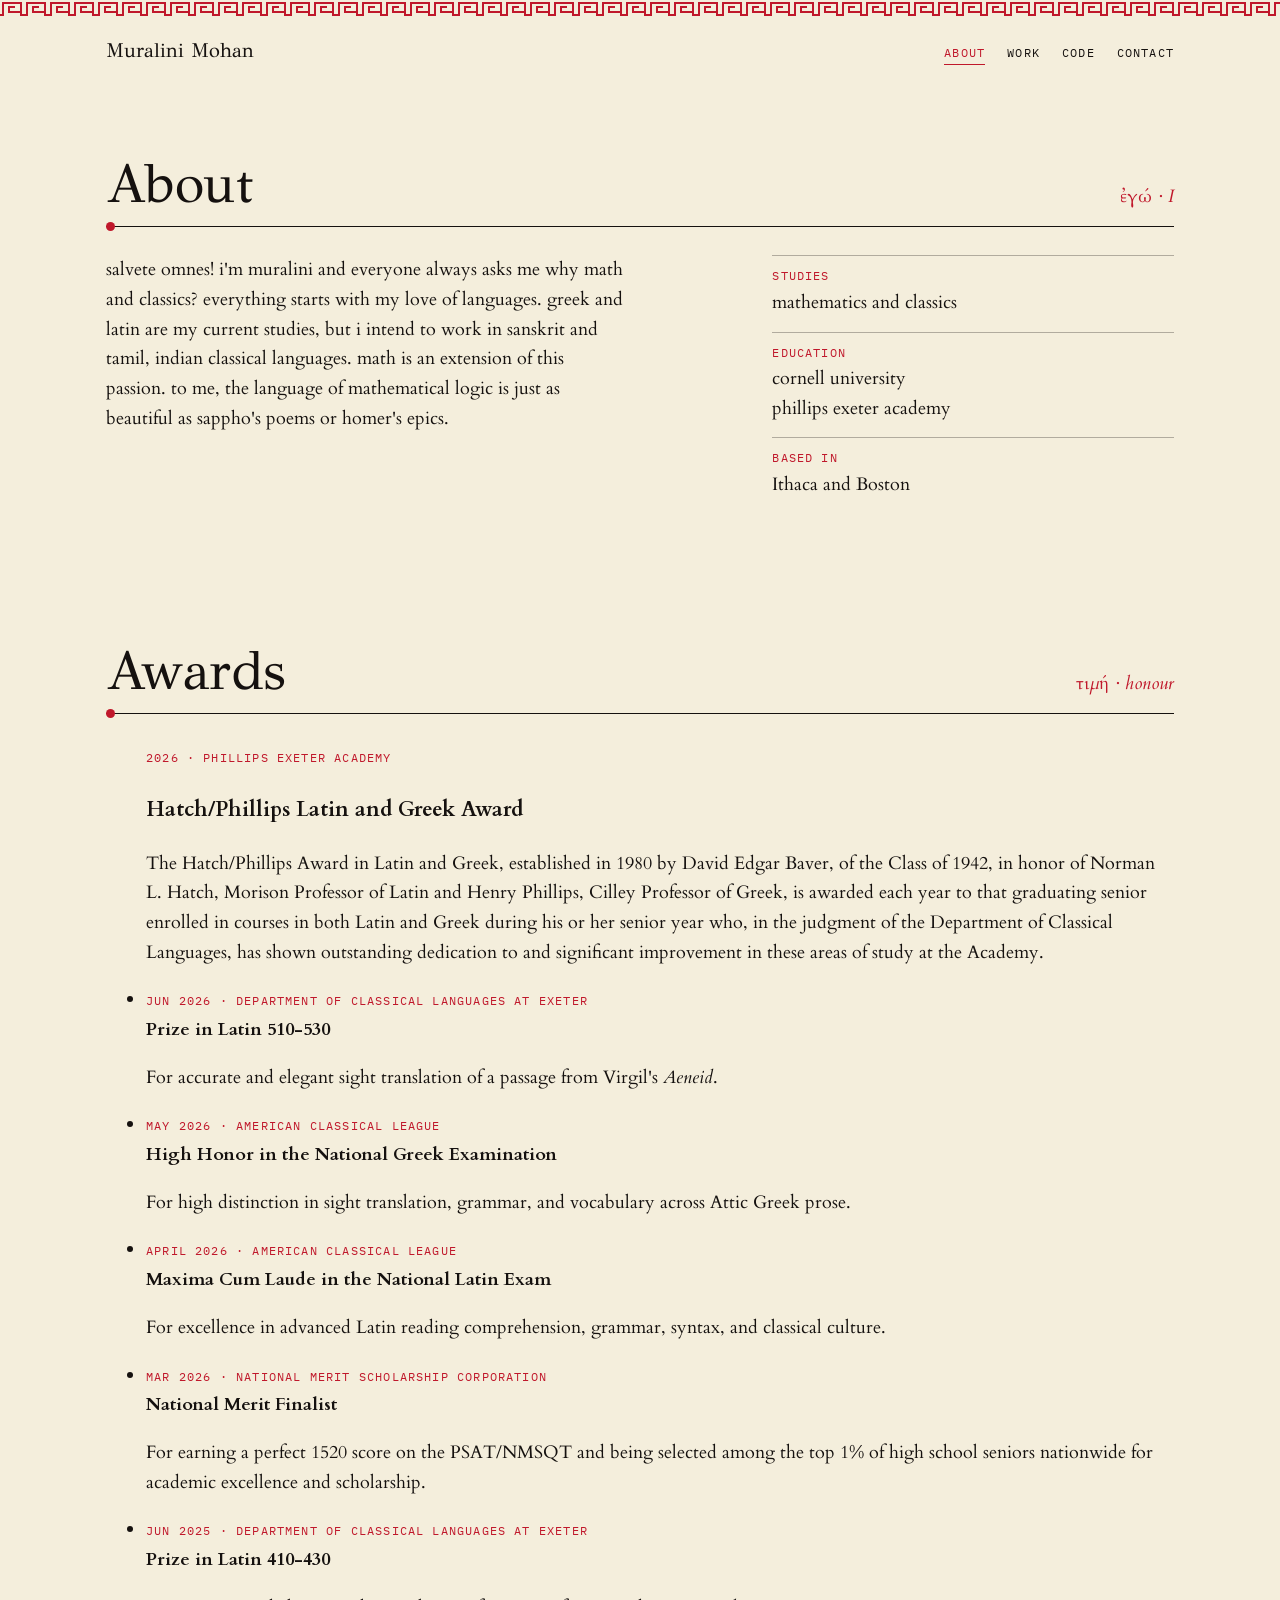
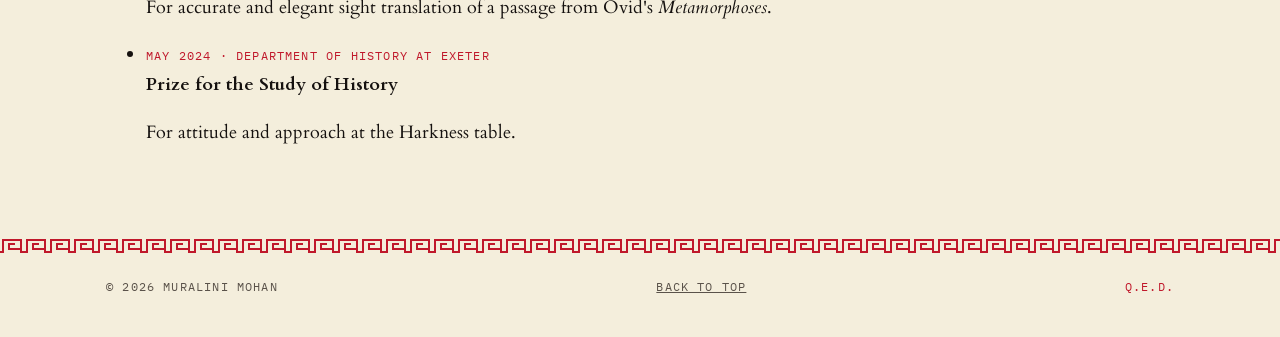
==== about.html @ 4d77f5ff "creating the website!!" ====
<!DOCTYPE html>
<html lang="en">
<head>
  <meta charset="utf-8">
  <meta name="viewport" content="width=device-width, initial-scale=1">
  <title>About | Muralini Mohan</title>
  <meta name="description" content="Portfolio of Muralini Mohan: art, fashion design and coding projects, from a math and classics student.">
  <link rel="preconnect" href="https://fonts.googleapis.com">
  <link rel="preconnect" href="https://fonts.gstatic.com" crossorigin>
  <link rel="stylesheet" href="https://fonts.googleapis.com/css2?family=Cardo:ital,wght@0,400;0,700;1,400&family=GFS+Didot&family=IBM+Plex+Mono:wght@400;500&display=swap">
  <link rel="stylesheet" href="style.css">
</head>
<body id="top">

<!-- Greek key (meander) pattern, reused by the bands at the top and bottom of the page -->
<svg width="0" height="0" style="position:absolute" aria-hidden="true" focusable="false">
  <defs>
    <pattern id="key" width="24" height="16" patternUnits="userSpaceOnUse">
      <path d="M0 15 H3 V3 H21 V12 H9 V7 H15" style="fill:none;stroke:var(--red);stroke-width:2"/>
      <path d="M21 12 V15 H24" style="fill:none;stroke:var(--red);stroke-width:2"/>
    </pattern>
  </defs>
</svg>

<a class="skip mono" href="#main">Skip to work</a>

<svg class="band" height="16" aria-hidden="true" focusable="false"><rect width="100%" height="16" fill="url(#key)"/></svg>

<nav aria-label="Main">
  <div class="wrap bar">
    <a class="nav-name" href="index.html">Muralini Mohan</a>
    <ul class="nav-links mono">
      <li><a href="about.html" aria-current="page">About</a></li>
      <li><a href="work.html">Work</a></li>
      <li><a href="code.html">Code</a></li>
      <li><a href="contact.html">Contact</a></li>
    </ul>
  </div>
</nav>

<main id="main">

  <section id="about">
    <div class="wrap">
      <div class="sec-head">
        <h2>About</h2>
        <span class="greek">ἐγώ &middot; I</span>
      </div>
      <div class="two">
        <div>
          <p>salvete omnes! i'm muralini and everyone always asks me why math and classics?
            everything starts with my love of languages. greek and latin are my current studies,
            but i intend to work in sanskrit and tamil, indian classical languages.
          math is an extension of this passion. to me, the language of mathematical logic is just as beautiful
        as sappho's poems or homer's epics. </p>
        </div>
        <dl>
          <div><dt class="mono">studies</dt><dd>mathematics and classics</dd></div>
          <div><dt class="mono">education</dt>
            <dd>cornell university</dd>
            <dd>phillips exeter academy</dd></div>
          <div><dt class="mono">based in</dt><dd>Ithaca and Boston</dd></div>
        </dl>
      </div>
    </div>
  </section>

  <section id="awards">
    <div class="wrap">
      <div class="sec-head">
        <h2>Awards</h2>
        <span class="greek">τιμή &middot; honour</span>
      </div>

      <ul class="awards">
        <article class="feature">

        <span class="mono kind">2026 &middot; Phillips Exeter Academy</span>

        <h3>Hatch/Phillips Latin and Greek Award</h3>

        <p>The Hatch/Phillips Award in Latin and Greek, established in 1980 by David Edgar Baver, of the Class of 1942, in honor of Norman L. Hatch, Morison Professor of Latin and Henry Phillips, Cilley Professor of Greek, is awarded each year to that graduating senior enrolled in courses in both Latin and Greek during his or her senior year who, in the judgment of the Department of Classical Languages, has shown outstanding dedication to and significant improvement in these areas of study at the Academy.</p>

      </article>

      <li>
          <span class="mono kind">Jun 2026 &middot; Department of Classical Languages at Exeter</span>
          <div>
            <span class="a-title"><b>Prize in Latin 510-530</b></span>
            <p class="a-desc">For accurate and elegant sight translation of a passage from Virgil's <i>Aeneid</i>.</p>
          </div>
        </li>
        <li>
          <span class="mono kind">May 2026 &middot; American Classical League</span>
          <div>
            <span class="a-title"><b>High Honor in the National Greek Examination</b></span>
            <p class="a-desc">For high distinction in sight translation, grammar, and vocabulary across Attic Greek prose.</p>
          </div>
        </li>
        <li>
          <span class="mono kind">April 2026 &middot; American Classical League</span>
          <div>
            <span class="a-title"><b>Maxima Cum Laude in the National Latin Exam</b></span>
            <p class="a-desc">For excellence in advanced Latin reading comprehension, grammar, syntax, and classical culture.</p>
          </div>
        </li>
        <li>
          <span class="mono kind">Mar 2026 &middot; National Merit Scholarship Corporation</span>
          <div>
            <span class="a-title"><b>National Merit Finalist</b></span>
            <p class="a-desc">For earning a perfect 1520 score on the PSAT/NMSQT and being selected among the top 1% of high school seniors nationwide for academic excellence and scholarship.</p>
          </div>
        </li>
        <li>
          <span class="mono kind">Jun 2025 &middot; Department of Classical Languages at Exeter</span>
          <div>
            <span class="a-title"><b>Prize in Latin 410-430</b></span>
            <p class="a-desc">For accurate and elegant sight translation of a passage from Ovid's <i>Metamorphoses</i>.</p>
          </div>
        </li>
        <li>
          <span class="mono kind">May 2024 &middot; Department of History at Exeter</span>
          <div>
            <span class="a-title"><b>Prize for the Study of History</b></span>
            <p class="a-desc">For attitude and approach at the Harkness table.</p>
          </div>
        </li>
      </ul>
    </div>
  </section>
</main>

<svg class="band" height="16" aria-hidden="true" focusable="false"><rect width="100%" height="16" fill="url(#key)"/></svg>

<footer>
  <div class="wrap foot">
    <span class="mono">&copy; 2026 Muralini Mohan</span>
    <a class="mono" href="#top">Back to top</a>
    <span class="mono qed">Q.E.D.</span>
  </div>
</footer>

</body>
</html>
---- style.css ----
/* Muralini Mohan portfolio
   Colors: red, black and ivory. Light mode is ivory paper with black ink and red accents.
   Dark mode swaps to black paper with ivory ink and a brighter red.
   Concept: a page from a geometry text. Greek key bands, a Euclid diagram, Greek captions.
   To change a color, edit the tokens in :root below. */

:root {
  --paper: #f4eedc;     /* ivory */
  --paper-2: #e9e1c8;   /* shaded ivory */
  --ink: #15110f;       /* black */
  --ink-soft: #5a524a;
  --red: #c0182b;
  --on-red: #f4eedc;
  --rule: #15110f4d;

  --display: "GFS Didot", "Didot", "Bodoni 72", "Times New Roman", serif;
  --text: "Cardo", "Palatino Linotype", Palatino, Georgia, serif;
  --mono: "IBM Plex Mono", ui-monospace, "SF Mono", Menlo, monospace;
}

@media (prefers-color-scheme: dark) {
  :root {
    --paper: #121010;
    --paper-2: #1f1b1a;
    --ink: #f2ecda;
    --ink-soft: #b9b2a0;
    --red: #e5414d;
    --on-red: #121010;
    --rule: #f2ecda4d;
    color-scheme: dark;
  }
}

*, *::before, *::after { box-sizing: border-box; }
html { scroll-behavior: smooth; }
[hidden] { display: none !important; }

body {
  margin: 0;
  background: var(--paper);
  color: var(--ink);
  font-family: var(--text);
  font-size: 1.125rem;
  line-height: 1.65;
  -webkit-font-smoothing: antialiased;
}

a { color: inherit; }
:focus-visible { outline: 2px solid var(--red); outline-offset: 3px; }

.wrap {
  max-width: 1100px;
  margin-inline: auto;
  padding-left: max(16px, env(safe-area-inset-left, 0px));
  padding-right: max(16px, env(safe-area-inset-right, 0px));
}

.mono {
  font-family: var(--mono);
  font-size: 0.74rem;
  letter-spacing: 0.1em;
  text-transform: uppercase;
}

.greek { font-family: var(--text); font-style: italic; color: var(--red); font-size: 1.15rem; }

.skip { position: absolute; left: -9999px; top: 0; background: var(--ink); color: var(--paper); padding: 8px 12px; z-index: 10; }
.skip:focus { left: 8px; top: 8px; }

/* Greek key band */
.band { display: block; width: 100%; }

/* Nav */
nav { padding-block: 18px; }
.bar { display: flex; flex-wrap: wrap; align-items: baseline; justify-content: space-between; gap: 8px 24px; }
.nav-name { font-family: var(--display); font-size: 1.25rem; text-decoration: none; }
.nav-links { display: flex; flex-wrap: wrap; gap: 6px 22px; list-style: none; margin: 0; padding: 0; }
.nav-links a { text-decoration: none; padding-block: 4px; border-bottom: 1px solid transparent; }
.nav-links a:hover { border-bottom-color: var(--red); }
.nav-links a[aria-current="page"] { border-bottom-color: var(--red); color: var(--red); }

/* Hero */
.hero { padding-block: clamp(32px, 6vw, 80px) clamp(40px, 7vw, 88px); }
.hero-grid { display: grid; grid-template-columns: minmax(0, 1.3fr) minmax(0, 1fr); gap: 40px 56px; align-items: center; }
.eyebrow { margin: 0 0 18px; color: var(--red); }
h1 {
  font-family: var(--display);
  font-weight: 400;
  font-size: clamp(3.4rem, 11.5vw, 7.8rem);
  line-height: 0.95;
  letter-spacing: -0.02em;
  margin: 0 0 28px;
  text-wrap: balance;
}
h1 span { color: var(--red); display: block; }
.lede { font-size: clamp(1.2rem, 2.4vw, 1.5rem); line-height: 1.5; max-width: 30ch; margin: 0 0 32px; }
.hero-links { display: flex; flex-wrap: wrap; gap: 12px; }

.btn {
  display: inline-block;
  font-family: var(--mono);
  font-size: 0.78rem;
  letter-spacing: 0.1em;
  text-transform: uppercase;
  text-decoration: none;
  padding: 12px 22px;
  border: 1px solid var(--ink);
  background: transparent;
  color: var(--ink);
  transition: background-color 0.15s, color 0.15s, border-color 0.15s;
}
.btn:hover { background: var(--ink); color: var(--paper); }
.btn.primary { background: var(--red); border-color: var(--red); color: var(--on-red); }
.btn.primary:hover { background: var(--ink); border-color: var(--ink); color: var(--paper); }

/* Euclid diagram */
.euclid { margin: 0; width: 100%; max-width: 400px; justify-self: center; }
.euclid svg { width: 100%; height: auto; display: block; }
.euclid figcaption { margin-top: 10px; text-align: center; color: var(--ink-soft); }
.ev-circle { fill: none; stroke: var(--ink); stroke-width: 1.2; }
.ev-tri { fill: color-mix(in srgb, var(--red) 16%, transparent); stroke: var(--red); stroke-width: 3; stroke-linejoin: miter; }
.ev-pt { fill: var(--ink); }
.ev-label { font-family: var(--display); font-size: 24px; fill: var(--ink); }

/* Logos */
.logos { padding-block: clamp(32px, 5vw, 56px); border-block: 1px solid var(--rule); }
.logos-grid { display: grid; grid-template-columns: minmax(0, 1fr) minmax(0, 1.4fr); gap: 24px 56px; align-items: center; }
.greek-big { font-family: var(--display); font-weight: 400; font-size: clamp(3rem, 9vw, 5.5rem); line-height: 1; margin: 0; color: var(--red); }
.gloss { margin: 8px 0 0; color: var(--ink-soft); }
.logos-text { margin: 0; font-size: 1.3rem; line-height: 1.55; max-width: 44ch; }

/* Bridge diagram */
.bridge { margin: clamp(32px, 5vw, 56px) auto 0; max-width: 600px; }
.bridge svg { width: 100%; height: auto; display: block; }
.bridge figcaption { margin-top: 12px; text-align: center; color: var(--ink-soft); }
.br-line { stroke: var(--ink); stroke-width: 1.5; }
.br-brick { fill: var(--paper-2); stroke: var(--ink); stroke-width: 2; stroke-linejoin: round; }
.br-keystone { fill: var(--red); stroke: var(--ink); stroke-width: 2; stroke-linejoin: round; }
.br-name { font-family: var(--text); font-size: 21px; fill: var(--ink); }
.br-keytext { font-family: var(--display); font-size: 26px; fill: var(--on-red); }
.br-logos { font-family: var(--display); font-size: 40px; fill: var(--red); }
.br-small { font-family: var(--text); font-style: italic; font-size: 16px; fill: var(--ink-soft); }

/* Sections */
section { padding-block: clamp(40px, 6vw, 72px); }
.logos { padding-block: clamp(32px, 5vw, 56px); }
.sec-head {
  display: flex; flex-wrap: wrap; align-items: baseline; justify-content: space-between;
  gap: 8px 32px; padding-bottom: 14px; margin-bottom: 28px;
  border-bottom: 1px solid var(--ink); position: relative;
}
.sec-head::after {
  content: "";
  position: absolute; left: 0; bottom: -5px;
  width: 9px; height: 9px; border-radius: 50%; background: var(--red);
}
h2 { font-family: var(--display); font-weight: 400; font-size: clamp(2.2rem, 5.5vw, 3.4rem); line-height: 1; margin: 0; letter-spacing: -0.01em; }
.sec-note { margin: 0 0 28px; color: var(--ink-soft); max-width: 52ch; }

/* Filters */
.filters { display: flex; flex-wrap: wrap; gap: 8px; margin: 0 0 28px; }
.filters button {
  font-family: var(--mono); font-size: 0.74rem; letter-spacing: 0.1em; text-transform: uppercase;
  padding: 8px 16px; border: 1px solid var(--ink); border-radius: 999px;
  background: transparent; color: var(--ink); cursor: pointer;
}
.filters button:hover { border-color: var(--red); color: var(--red); }
.filters button[aria-pressed="true"] { background: var(--ink); color: var(--paper); }

/* Work grid */
.grid { display: grid; grid-template-columns: repeat(auto-fill, minmax(min(100%, 230px), 1fr)); gap: 32px 24px; }
.tile { margin: 0; min-width: 0; }
.swatch {
  aspect-ratio: 4 / 5; max-width: 100%; width: 100%;
  background-color: var(--paper-2); border: 1px solid var(--rule);
  display: grid; place-items: center; padding: 16px;
  transition: transform 0.2s;
}
img.swatch { display: block; object-fit: cover; padding: 0; }
.tile:hover .swatch { transform: translateY(-3px); }
.slot { background: var(--paper); border: 1px dashed var(--ink-soft); padding: 8px 12px; text-align: center; }
.tile figcaption { padding-top: 12px; display: grid; gap: 2px; }
.kind { color: var(--red); }
.title { font-family: var(--display); font-size: 1.3rem; line-height: 1.2; }
.meta { color: var(--ink-soft); font-size: 1rem; }

/* Placeholder patterns: geometry in red, black and ivory */
.p-rings { background-image: repeating-radial-gradient(circle at 50% 50%, color-mix(in srgb, var(--red) 45%, transparent) 0 3px, transparent 3px 16px); }
.p-rays  { background-image: repeating-conic-gradient(from 0deg at 50% 50%, color-mix(in srgb, var(--ink) 22%, transparent) 0 10deg, transparent 10deg 20deg); }
.p-grid  { background-image:
  repeating-linear-gradient(0deg, color-mix(in srgb, var(--ink) 20%, transparent) 0 1px, transparent 1px 24px),
  repeating-linear-gradient(90deg, color-mix(in srgb, var(--red) 40%, transparent) 0 1px, transparent 1px 24px); }
.p-stripe { background-image: repeating-linear-gradient(90deg, color-mix(in srgb, var(--ink) 24%, transparent) 0 6px, transparent 6px 18px); }
.p-twill { background-image: repeating-linear-gradient(45deg, color-mix(in srgb, var(--red) 40%, transparent) 0 2px, transparent 2px 9px); }
.p-check { background-image: conic-gradient(color-mix(in srgb, var(--red) 30%, transparent) 25%, transparent 0 50%, color-mix(in srgb, var(--red) 30%, transparent) 0 75%, transparent 0); background-size: 36px 36px; }

/* Code cards */
.cards { display: grid; grid-template-columns: repeat(auto-fit, minmax(min(100%, 300px), 1fr)); gap: 24px; }
.card { border: 1px solid var(--ink); padding: 28px; display: grid; gap: 14px; align-content: start; min-width: 0; }
.card h3 { font-family: var(--display); font-weight: 400; font-size: 1.7rem; line-height: 1.15; margin: 0; }
.card p { margin: 0; color: var(--ink-soft); }
.pill { justify-self: start; border: 1px solid var(--red); color: var(--red); padding: 3px 10px; border-radius: 999px; }
.tags { display: flex; flex-wrap: wrap; gap: 8px; margin: 0; padding: 0; list-style: none; }
.tags li { border: 1px dashed var(--ink-soft); padding: 3px 10px; color: var(--ink-soft); }
.card .link { color: var(--ink-soft); }

/* About and contact */
.two { display: grid; grid-template-columns: minmax(0, 1.5fr) minmax(0, 1fr); gap: 32px 64px; }
.two p { margin: 0 0 1em; max-width: 58ch; }
dl { margin: 0; display: grid; gap: 14px; }
dl div { border-top: 1px solid var(--rule); padding-top: 10px; }
dt { color: var(--red); margin-bottom: 2px; }
dd { margin: 0; }
.contact-list { list-style: none; margin: 0; padding: 0; display: grid; gap: 12px; }
.contact-list li { display: flex; flex-wrap: wrap; gap: 4px 16px; align-items: baseline; border-top: 1px solid var(--rule); padding-top: 10px; }
.contact-list .mono { color: var(--red); min-width: 10ch; }
.contact-list span:last-child { overflow-wrap: anywhere; }

footer { padding-block: 24px 40px; color: var(--ink-soft); }
.foot { display: flex; flex-wrap: wrap; justify-content: space-between; gap: 8px 24px; }
.qed { color: var(--red); }

@media (max-width: 760px) {
  .hero-grid, .logos-grid, .two { grid-template-columns: minmax(0, 1fr); }
  .euclid { max-width: 320px; }
}
@media (prefers-reduced-motion: reduce) {
  html { scroll-behavior: auto; }
  .swatch, .btn { transition: none; }
  .tile:hover .swatch { transform: none; }
}
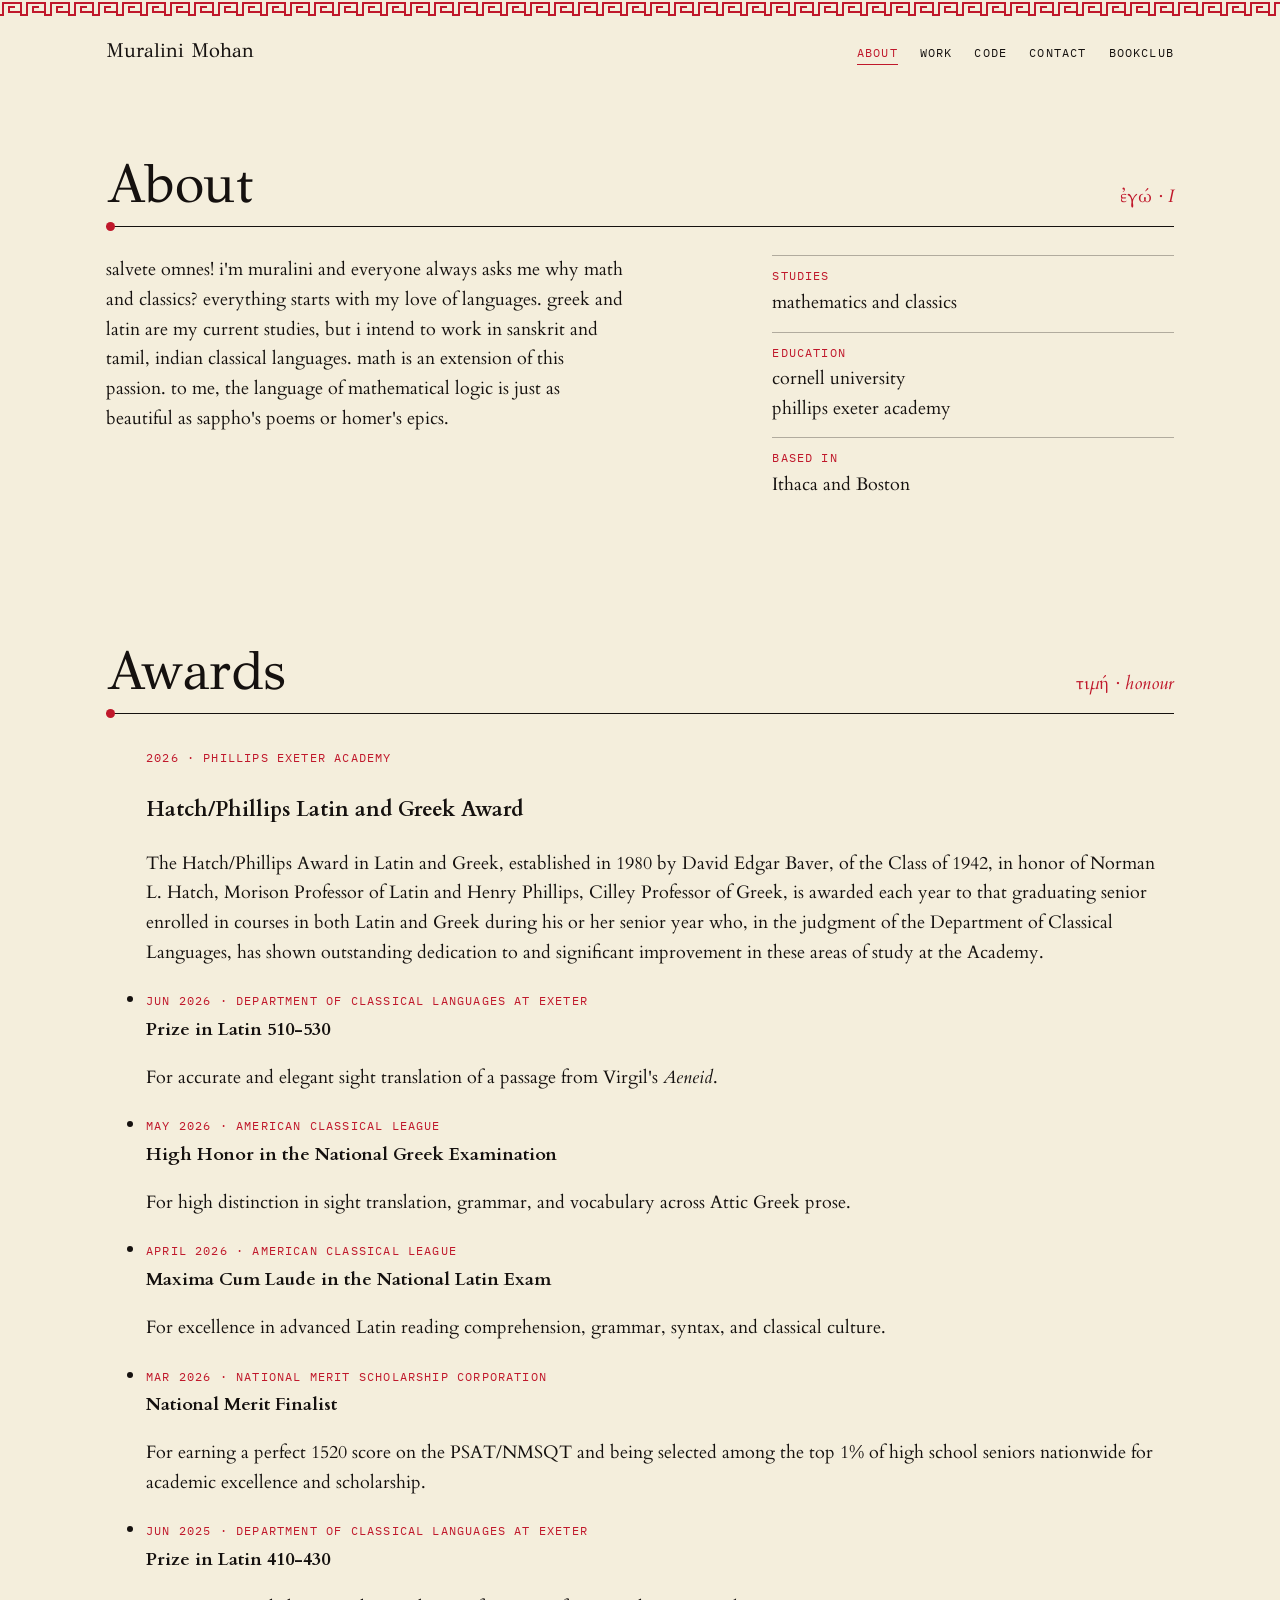
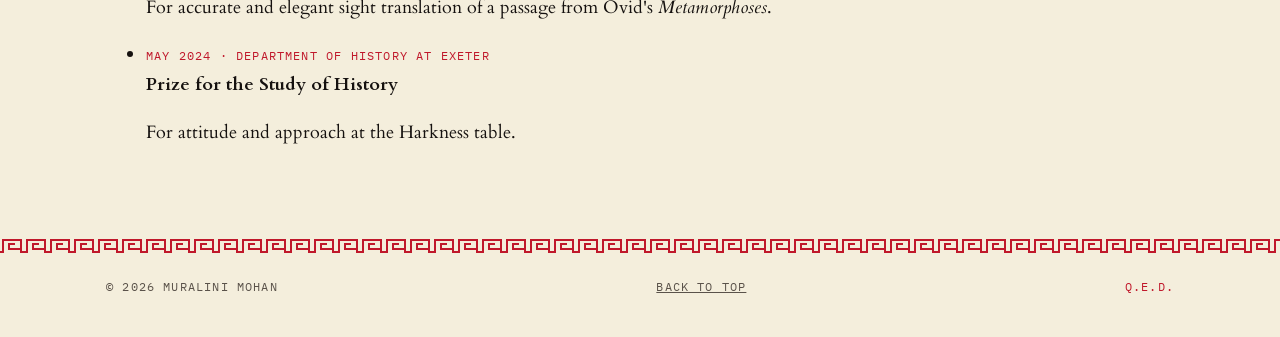
==== commit 07f00fae: "adding a book club page, changing minor details in code.html, deleting a duplicate file, changing na" ====
--- a/about.html
+++ b/about.html
@@ -30,10 +30,11 @@
   <div class="wrap bar">
     <a class="nav-name" href="index.html">Muralini Mohan</a>
     <ul class="nav-links mono">
-      <li><a href="about.html" aria-current="page">About</a></li>
-      <li><a href="work.html">Work</a></li>
-      <li><a href="code.html">Code</a></li>
-      <li><a href="contact.html">Contact</a></li>
+      <li><a href="about.html" aria-current="page">about</a></li>
+      <li><a href="work.html">work</a></li>
+      <li><a href="code.html">code</a></li>
+      <li><a href="contact.html">contact</a></li>
+      <li><a href="bookclub.html" >bookclub</a></li>
     </ul>
   </div>
 </nav>
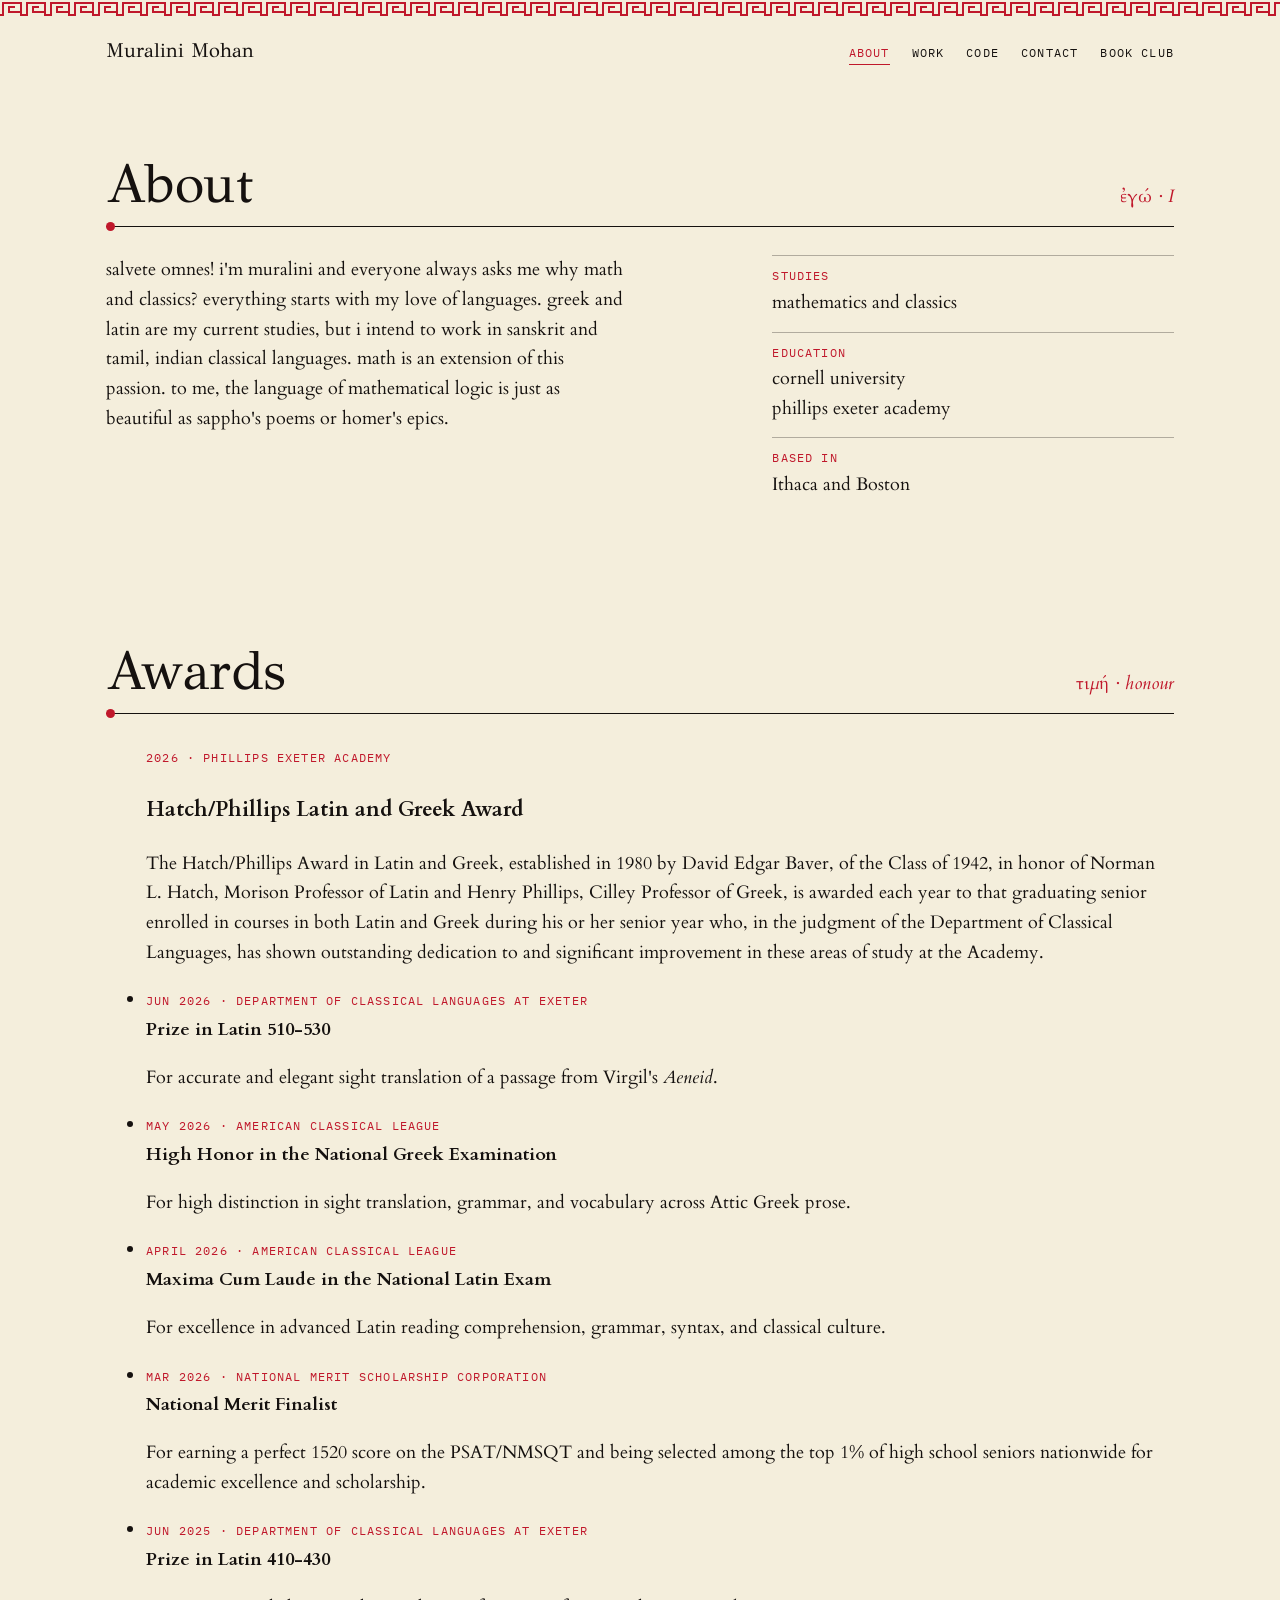
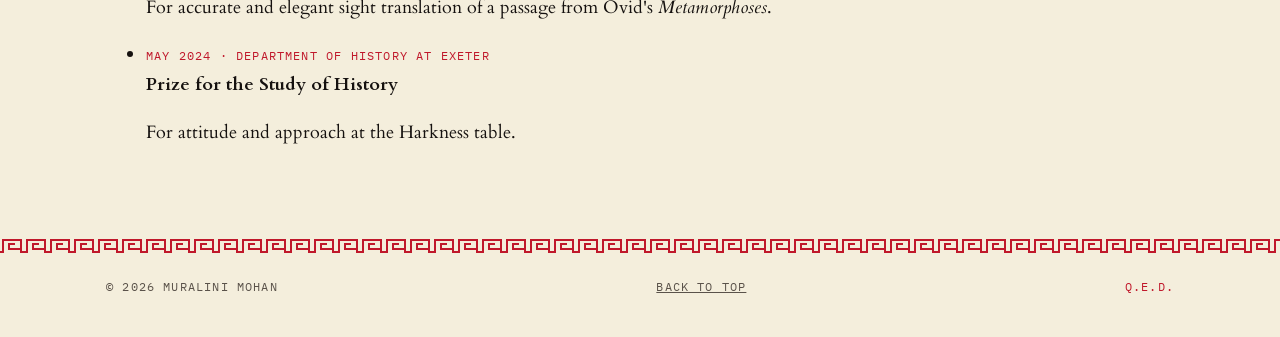
==== commit c0b20db8: "some more small edits, content to book club" ====
--- a/about.html
+++ b/about.html
@@ -34,7 +34,7 @@
       <li><a href="work.html">work</a></li>
       <li><a href="code.html">code</a></li>
       <li><a href="contact.html">contact</a></li>
-      <li><a href="bookclub.html" >bookclub</a></li>
+      <li><a href="bookclub.html" >book club</a></li>
     </ul>
   </div>
 </nav>
